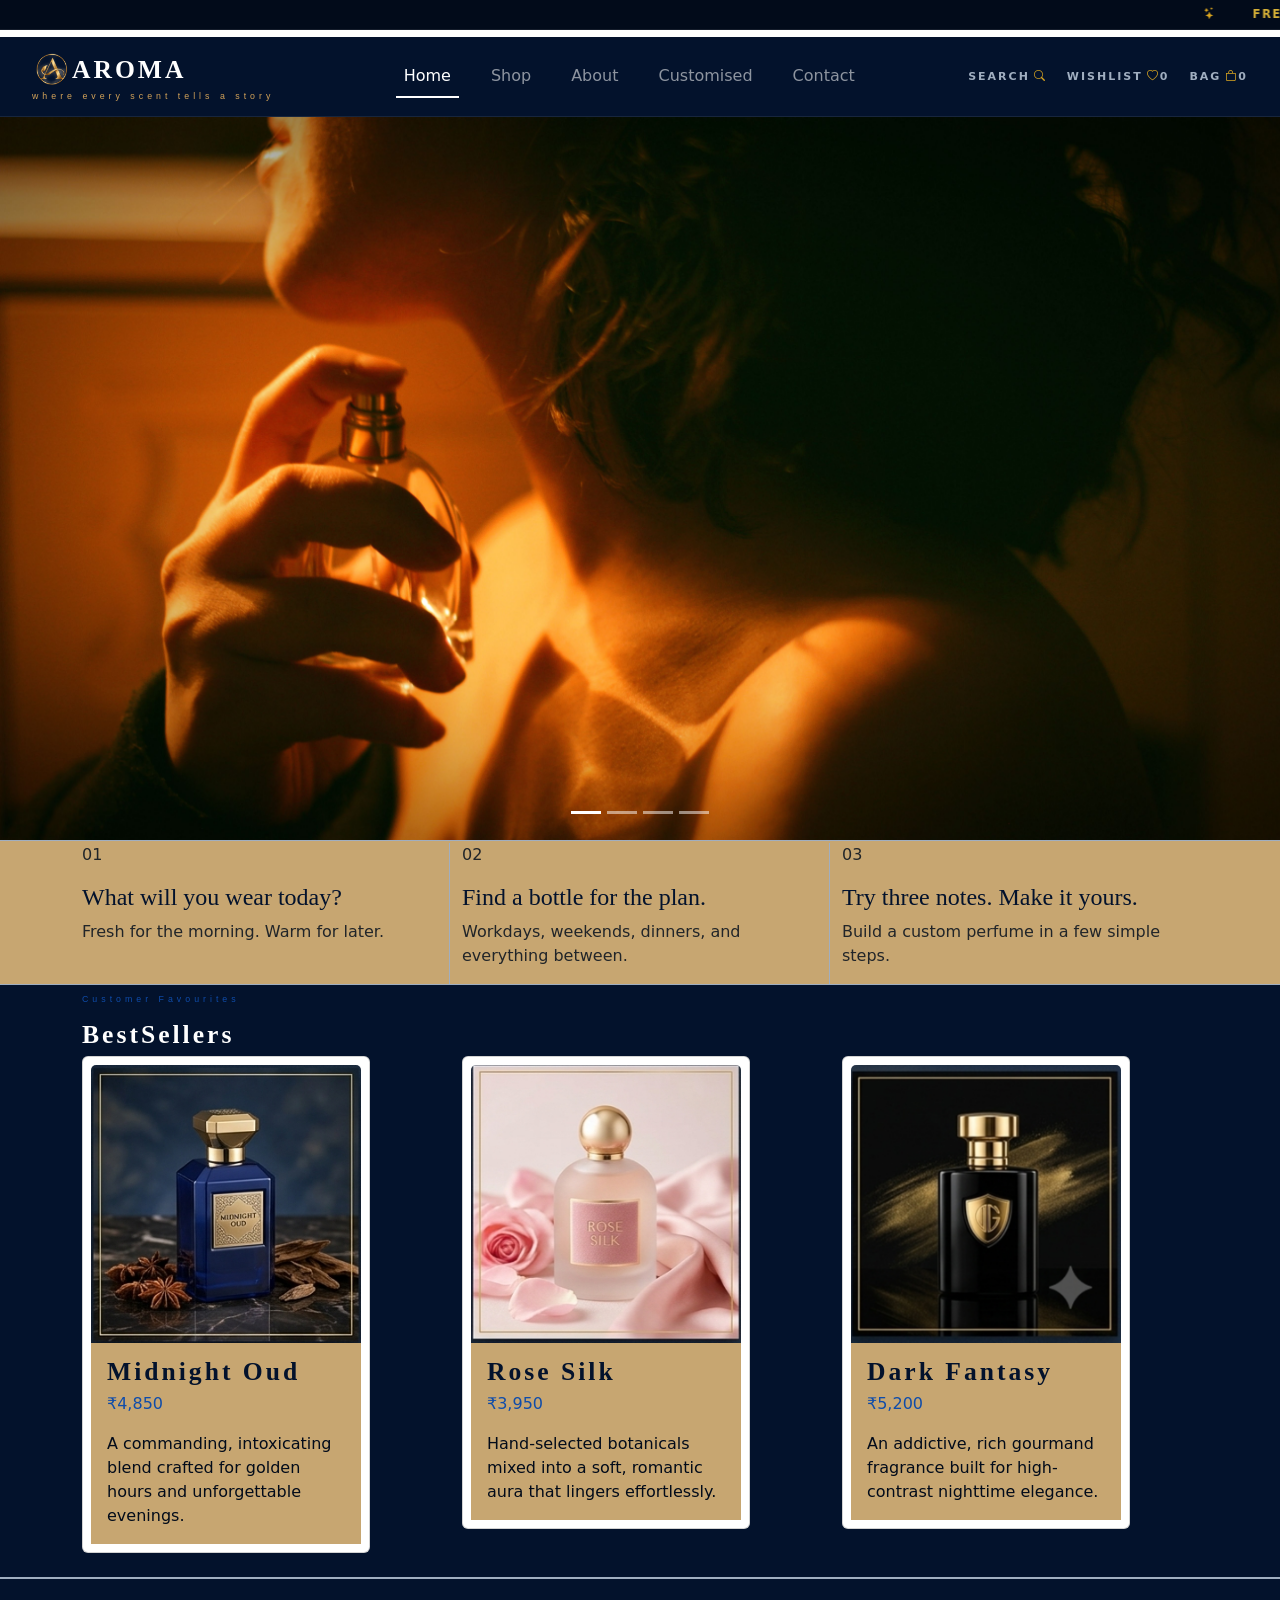
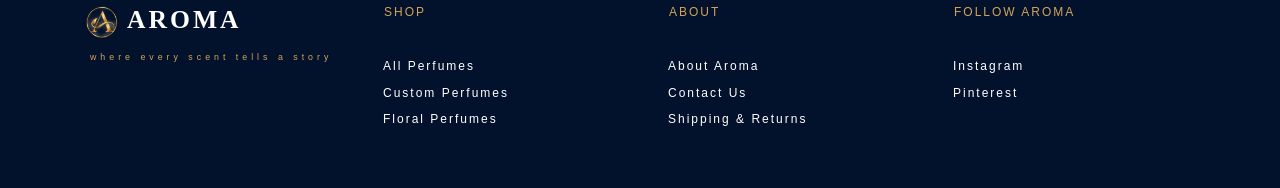
==== index.html @ b0907df4 "Created Pages, styled index page" ====
<!DOCTYPE html>
<html lang="en">

<head>
    <meta charset="UTF-8">
    <meta name="viewport" content="width=device-width, initial-scale=1.0">
    <title>Aroma Perfumes</title>
    <link href="css/style.css" rel="stylesheet">
    <link href="https://cdn.jsdelivr.net/npm/bootstrap@5.3.8/dist/css/bootstrap.min.css" rel="stylesheet"
        integrity="sha384-sRIl4kxILFvY47J16cr9ZwB07vP4J8+LH7qKQnuqkuIAvNWLzeN8tE5YBujZqJLB" crossorigin="anonymous">
    <link rel="stylesheet" href="https://cdn.jsdelivr.net/npm/bootstrap-icons@1.13.1/font/bootstrap-icons.min.css">
    <link href="https://fonts.googleapis.com/css2?family=Pinyon+Script&family=Lato:wght@400;700&display=swap"
        rel="stylesheet">

<body>
    <header>
        <marquee class="marquee">
            <i class="bi bi-stars"></i>
            <span class="mspan">FREE SHIPPING OVER &#8377;150</span>
            <i class="bi bi-stars"></i>
            <span class="mspan">COMPLIMENTARY SAMPLES WITH EVERY ORDER</span>
            <i class="bi bi-stars"></i>
            <span class="mspan">NEW ARRIVALS ARE HERE</span>
            <i class="bi bi-stars"></i>
            <span class="mspan">FREE SHIPPING OVER &#8377;150</span>
            <i class="bi bi-stars"></i>
            <span class="mspan">COMPLIMENTARY SAMPLES WITH EVERY ORDER</span>
            <i class="bi bi-stars"></i>
            <span class="mspan">NEW ARRIVALS ARE HERE</span>
        </marquee>

        <nav class="navbar navbar-expand-lg custom-navbar sticky-top" data-bs-theme="dark">
            <div class="container-fluid custom-nav-container">
                <a class="navbar-brand text-start" href="#">
                    <!-- Top Row: Logo Image + Brand Title -->
                    <div class="brand">
                        <img src="images/logo.png" alt="Aroma" width="40" height="40" class="brand-logo-img" />
                        <span class="brand-title">AROMA</span>
                    </div>

                    <!-- Bottom Row: Subtitle Underneath Both -->
                    <span class="brand-subtitle">where every scent tells a story</span>
                </a>
                <button class="navbar-toggler" type="button" data-bs-toggle="collapse"
                    data-bs-target="#navbarSupportedContent" aria-controls="navbarSupportedContent"
                    aria-expanded="false" aria-label="Toggle navigation">
                    <span class="navbar-toggler-icon"></span>
                </button>
                <div class="collapse navbar-collapse" id="navbarSupportedContent">
                    <ul class="navbar-nav">
                        <li class="nav-item">
                            <a class="nav-link active" aria-current="page" href="index.html">Home</a>
                        </li>
                        <li class="nav-item">
                            <a class="nav-link" href="shop.html">Shop</a>
                        </li>
                        <li class="nav-item">
                            <a class="nav-link" href="about.html">About</a>
                        </li>
                        <li class="nav-item">
                            <a class="nav-link" href="customized.html">Customised</a>
                        </li>
                        <li class="nav-item">
                            <a class="nav-link" href="contact.html">Contact</a>
                        </li>
                    </ul>
                    <div class="header-right">
                        <a href="#" class="header-action-link">
                            Search <i class="bi bi-search ms-1"></i>
                        </a>
                        <a href="#" class="header-action-link">
                            Wishlist <i class="bi bi-heart ms-1"></i><span class="badge-count">0</span>
                        </a>
                        <a href="#" class="header-action-link">
                            Bag <i class="bi bi-bag ms-1"></i><span class="badge-count">0</span>
                        </a>
                    </div>
                </div>
            </div>
        </nav>
    </header>
    <main>
        <section>
            <div id="carouselExampleIndicators" class="carousel slide" data-bs-ride="carousel">
                <div class="carousel-indicators">
                    <button type="button" data-bs-target="#carouselExampleIndicators" data-bs-slide-to="0"
                        class="active" aria-current="true" aria-label="Slide 1"></button>
                    <button type="button" data-bs-target="#carouselExampleIndicators" data-bs-slide-to="1"
                        aria-label="Slide 2"></button>
                    <button type="button" data-bs-target="#carouselExampleIndicators" data-bs-slide-to="2"
                        aria-label="Slide 3"></button>
                    <button type="button" data-bs-target="#carouselExampleIndicators" data-bs-slide-to="3"
                        aria-label="Slide 4"></button>
                </div>
                <div class="carousel-inner">
                    <div class="carousel-item active" data-bs-interval="1500">
                        <img src="images/slider 4.jpg" class="d-block w-100">
                    </div>
                    <div class="carousel-item" data-bs-interval="1500">
                        <img src="images/slider 2.jpg" class="d-block w-100">
                    </div>
                    <div class="carousel-item" data-bs-interval="1500">
                        <img src="images/slider 3.jpg" class="d-block w-100">
                    </div>
                    <div class="carousel-item" data-bs-interval="1500">
                        <img src="images/slider 1.jpg" class="d-block w-100">
                    </div>
                </div>
            </div>
        </section>
        <section class=" custom_section">
            <div class="container">
                <div class="row">
                    <div class="col-md-4 custom_column cust_col ">
                        <p>01</p>
                        <h4>What will you wear today?</h4>
                        <p>Fresh for the morning. Warm for later.</p>
                    </div>
                    <div class="col-md-4 custom_column cust_col">
                        <p>02</p>
                        <h4>Find a bottle for the plan.</h4>
                        <p>Workdays, weekends, dinners, and everything between.</p>
                    </div>
                    <div class="col-md-4 cust_col">
                        <p>03</p>
                        <h4>Try three notes. Make it yours.</h4>
                        <p>Build a custom perfume in a few simple steps.</p>
                    </div>
                </div>
            </div>
        </section>

        <section class="bestsellers_section">
            <div class="container">
                <div class="row">
                    <p class="hero-subtitle">Customer Favourites</p>
                    <h4 class="h4-title">BestSellers</h4>
                    <div class="col-md-4 mb-4">
                        <div class="card perfume-card" style="width: 18rem;">
                            <img src="images/Midnight Oud.png" class="card-img-top" alt="...">
                            <div class="card-body">
                                <h5 class="card-title">Midnight Oud  </h5><p> &#8377;4,850</p>
                                <p class="card-text">A commanding, intoxicating blend crafted for golden hours and unforgettable evenings.</p>
                            </div>
                        </div>
                    </div>
                    <div class="col-md-4 mb-4">
                        <div class="card perfume-card" style="width: 18rem;">
                            <img src="images/Rose Silk.png" class="card-img-top" alt="...">
                            <div class="card-body">
                                <h5 class="card-title">Rose Silk  </h5><p>&#8377;3,950</p>
                                <p class="card-text">Hand-selected botanicals mixed into a soft, romantic aura that lingers effortlessly.</p>
                            </div>
                        </div>
                    </div>
                    <div class="col-md-4 mb-4">
                        <div class="card perfume-card" style="width: 18rem;">
                            <img src="images/black.png" class="card-img-top" alt="...">
                            <div class="card-body">
                                <h5 class="card-title">Dark Fantasy  </h5><p>&#8377;5,200</p>
                                <p class="card-text">An addictive, rich gourmand fragrance built for high-contrast nighttime elegance.</p>
                            </div>
                        </div>
                    </div>
        </section>
    </main>
    <footer>
        <section class="footer-section p-4">
            <div class="container">
                <div class="row">
                    <div class="col-md-3">
                        <div class="footer-brand">
                            <img src="images/logo.png" alt="Aroma" width="40" height="40" class="brand-logo-img" />
                            <span class="footer-brand-title">AROMA</span>
                        </div>

                        <span class="brand-subtitle">where every scent tells a story</span>
                    </div>
                    <div class="col-md-3 ">
                        <p class= "footerp">   SHOP</p>
                        <ul class="footer-list list-unstyled p-3">
                            <li>All Perfumes</li>
                            <li>Custom Perfumes</li>
                            <li>Floral Perfumes</li>
                        </ul>
                    </div>
                    <div class="col-md-3">
                        <p class= "footerp">   ABOUT</p>
                        <ul class="footer-list list-unstyled p-3">
                            <li>About Aroma</li>
                            <li>Contact Us</li>
                            <li>Shipping & Returns</li>
                        </ul>
                    </div>
                    <div class="col-md-3">
                        <p class= "footerp">   FOLLOW AROMA</p>
                        <ul class="footer-list list-unstyled p-3">
                            <li>Instagram</li>
                            <li>Pinterest</li>
                        </ul>
                    </div>
                </div>
            </div>
        </section>
    </footer>
    <script src="https://cdn.jsdelivr.net/npm/bootstrap@5.3.8/dist/js/bootstrap.bundle.min.js"
        integrity="sha384-FKyoEForCGlyvwx9Hj09JcYn3nv7wiPVlz7YYwJrWVcXK/BmnVDxM+D2scQbITxI"
        crossorigin="anonymous"></script>
</body>

</html>
---- css/style.css ----
.mspan{
    margin-right: 30px;
    margin-left: 30px;
}

.marquee{
    background-color: #020b1a;
    color: #d4af37;
    border-bottom: 1px solid rgba(255, 255, 255, 0.08);
    padding: 6px 0;
    font-size: 0.72rem;
    font-weight: 600;
    letter-spacing: 1.5px;
}

.bi{
    color: goldenrod;
}
/* #050e29 */
.navbar {
    background-color: #03122c !important;
    border-bottom: 1px solid rgba(255, 255, 255, 0.08);
    padding-top: 16px;
    padding-bottom: 16px;
}

.navbar-nav{
    text-align: center;
    margin-bottom: 8px;
}
.navbar-brand{
    display: inline-flex;
    flex-direction: column;
}
.custom-nav-container {
    width:100% !important;
    max-width: 100% !important;
    padding-left: 32px !important;  /* Equivalent to px-3 */
    padding-right: 32px !important;
}

body {
    font-family: 'Montserrat', sans-serif;
    margin: 0;
    padding: 0;
    background-color: #03122c;
    color: #ffffff;
    overflow-x: hidden;
        }

.brand{
    display:flex; 
    align-items:center;
    gap:2;
    padding-left: 8px;
}
.brand-title {
    font-family: 'Cormorant Garamond', serif;
    font-size: 1.6rem;
    font-weight: 600;
    letter-spacing: 3px;
    line-height: 1;
}

.brand-subtitle {
    font-family: 'Jost', sans-serif;
    color: #d4a359;
    font-size: 0.55rem;
    font-weight: 500;
    letter-spacing: 4px;
    padding-left: 8px;
}

.nav-link-custom {
    color: #a0aec0 !important;
    font-size: 11px;
    font-weight: 600;
    letter-spacing: 2px;
    text-transform: uppercase;
    padding: 8px 12px !important;
    transition: color 0.3s ease;
}

.nav-link:hover,
.nav-link.active {
    color: #ffffff !important;
    border-bottom: 2px solid #0f4caa;
}

.nav-link.active {
    border-bottom: 2px solid #ffffff;
}

.header-action-link {
    color: #a0aec0;
    text-decoration: none;
    font-size: 11px;
    font-weight: 600;
    letter-spacing: 2px;
    text-transform: uppercase;
    display: inline-flex;
    align-items: center;
    transition: color 0.3s ease;
}
.header-action-link:hover {
    color: #ffffff;
}

.header-right {
    display: flex;
    align-items: center;
    gap: 20px;
    padding-right: 8px; 
}

.custom_column{
    border-right: 1px solid #a0aec0;
    
}
.custom_section{
    padding-top: 2px;
    border-top: 1px solid #a0aec0;
    border-bottom: 1px solid #a0aec0;
    background-color: #c7a671;
}

.cust_col>h4{
    font-family: 'Times New Roman', Times, serif;
    color: #03122c;
}

.cust_col>h3{
    font-family: 'Times New Roman', Times, serif;
}

.sec{
    background-color: #03122c;
}

.hero-subtitle{
    font-family: 'Jost', sans-serif;
    color: #0f4caa;
    font-size: 0.55rem;
    font-weight: 500;
    letter-spacing: 4px;
    padding-left: 8px;
    padding-top: 8px;
}

.h4-title{
    font-family: 'Cormorant Garamond', serif;
    font-size: 1.6rem;
    font-weight: 600;
    letter-spacing: 3px;
    line-height: 1;
    color: white;
    line-height: 1;
}

.bestsellers_section{
    background-color: #03122c;
    border-bottom: 2px solid #a0aec0;
}

.card-body{
    background-color: #c7a671;
}
.card-title{
    font-family: 'Cormorant Garamond', serif;
    font-size: 1.6rem;
    font-weight: 600;
    letter-spacing: 3px;
    line-height: 1;
    color: white;
    line-height: 1;
}

.card-body>h5{
    color:#03122c;
}

.card-body>p{
    color:#0f4caa;
}

.card-text{
    color: #020b1a !important;
}

.perfume-card {
    background-color: #051838;
    border-radius: 4px;
    padding: 8px;
    height: 100%;
    transition: transform 0.3s ease, border-color 0.3s ease, box-shadow 0.3s ease;
}

.perfume-card:hover {
    transform: translateY(-6px);
    border: 2px solid #d4af37; /* Gold Highlight */
    box-shadow: 0 10px 25px rgba(212, 175, 55, 0.12);
}

.footer-section{
    background-color:#03122c;
}

.footer-brand-title{
    font-family: 'Cormorant Garamond', serif;
    font-size: 1.6rem;
    font-weight: 600;
    letter-spacing: 3px;
    line-height: 1;
    color: white;
}

.footerp{
    color: #d4a359;
    font-family: 'Jost', sans-serif;
    color: #d4a359;
    font-size: 0.75rem;
    font-weight: 500;
    letter-spacing: 2px;
    padding-left: 17px;
}

.footer-list{
    color: white !important;
    font-family: Arial, Helvetica, sans-serif;
    font-size: 0.75rem;
    font-weight: 500;
    letter-spacing: 2px;
    line-height: 2.2;
}
/* Mobile Responsiveness */
@media (max-width: 991px) {
    .custom-nav-container {
        padding-left: 16px !important;
        padding-right: 16px !important;
    }
    .header-right {
        margin-top: 20px;
        flex-wrap: wrap;
    }
}

.contact-subtitle{
    font-family: 'Jost', sans-serif;
    color: #0f4caa;
    font-size: 0.55rem;
    font-weight: 500;
    letter-spacing: 4px;
    padding-left: 8px;
    padding-top: 8px;
}

.body-footer{
    background-color: #c7a671;
}

@media (min-width: 992px) {
    .navbar-nav {
        margin-left: auto;  /* Centers the nav items on desktop (mx-lg-auto) */
        margin-right: auto;
        margin-bottom: 0;   /* Resets bottom margin on desktop (mb-lg-0) */
        gap: 24px;          /* Sets spacing between nav links (gap-lg-4) */
    }
    .custom-nav-container {
        padding-left: 24px !important;
        padding-right: 24px !important;
    }
}
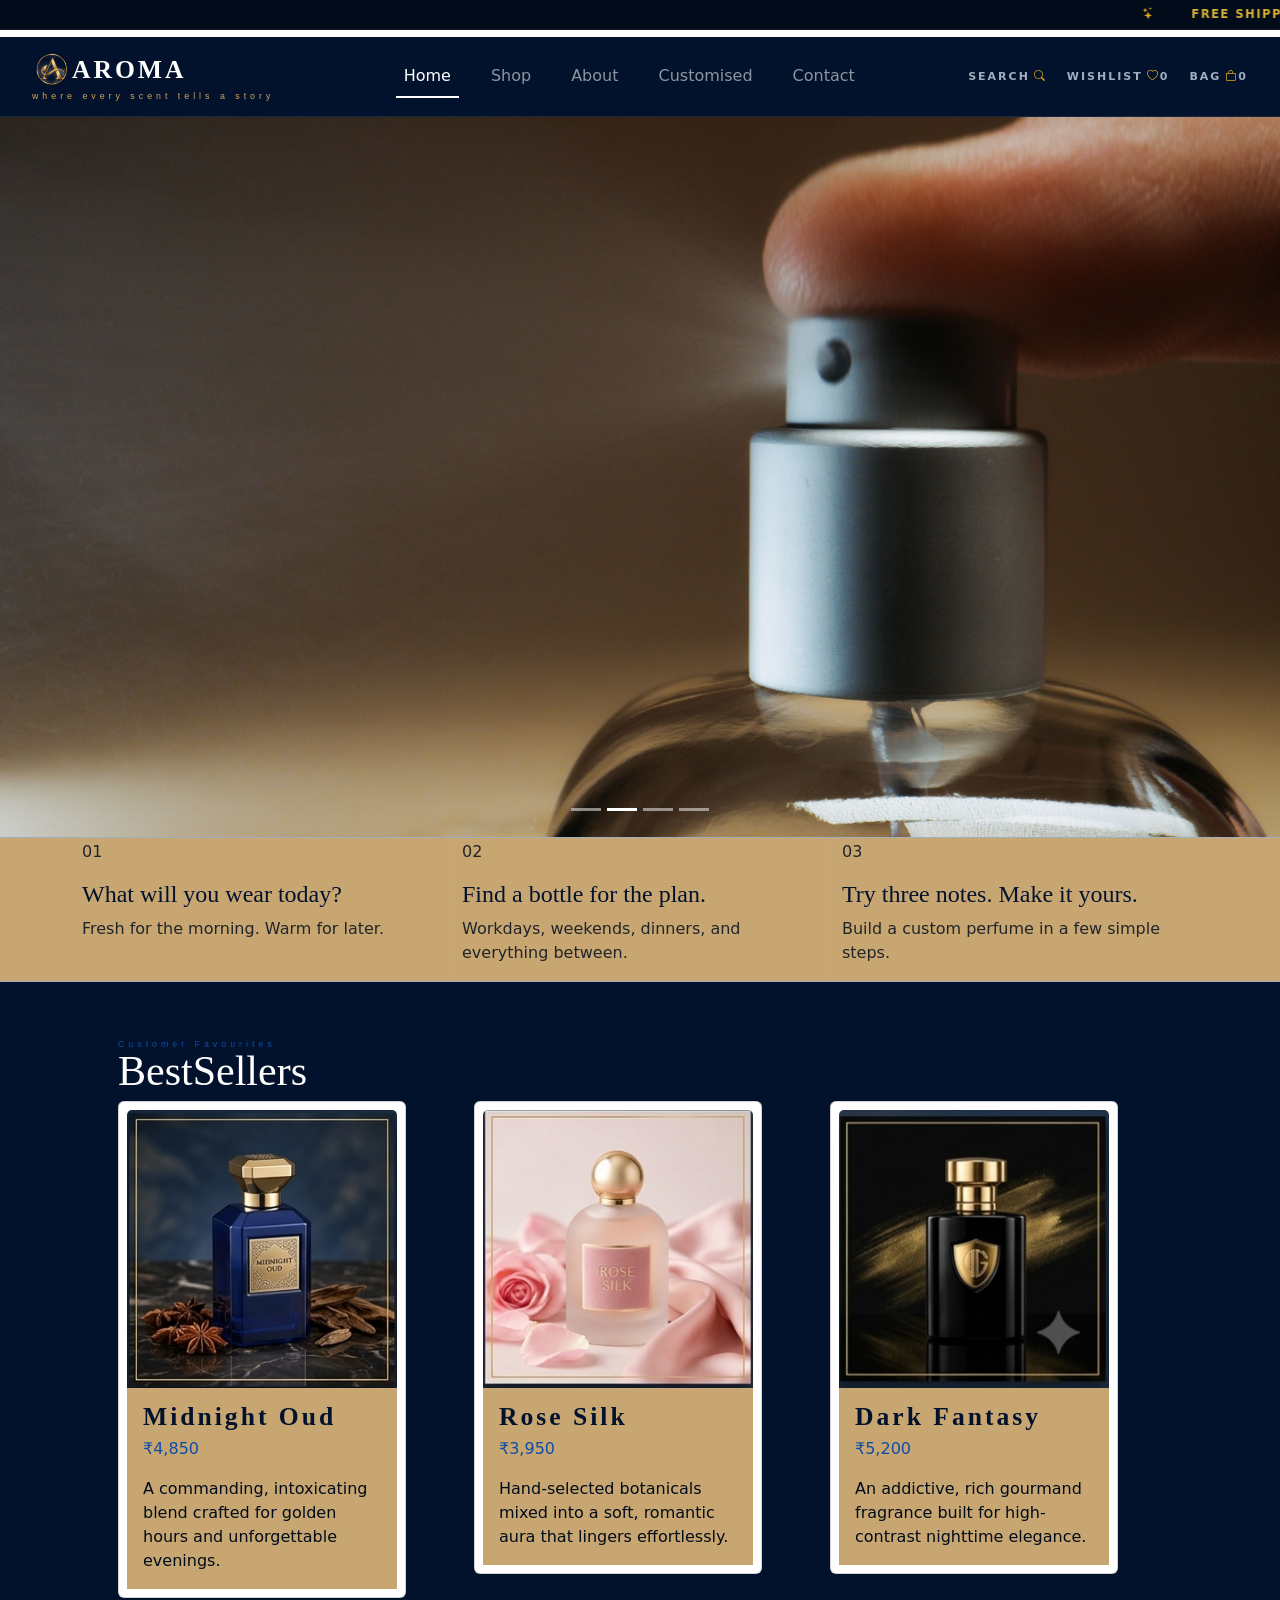
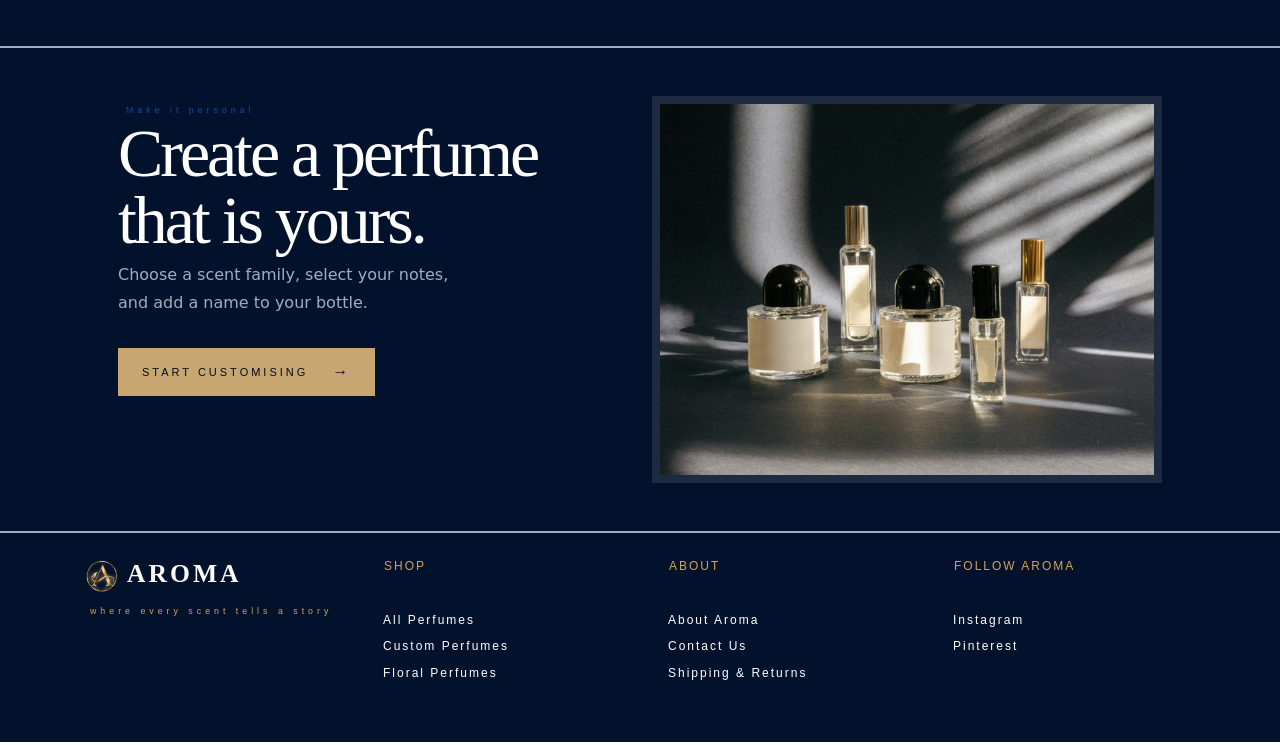
==== commit cff8336e: "made changes in home page" ====
--- a/index.html
+++ b/index.html
@@ -131,31 +131,31 @@
         </section>
 
         <section class="bestsellers_section">
-            <div class="container">
-                <div class="row">
-                    <p class="hero-subtitle">Customer Favourites</p>
-                    <h4 class="h4-title">BestSellers</h4>
-                    <div class="col-md-4 mb-4">
+            <div class="container p-5">
+                <div class="row">
+                    <span class="hero-subtitle">Customer Favourites</span>
+                    <h4 class="bestsellers_title">BestSellers</h4>
+                    <div class="col-md-4">
                         <div class="card perfume-card" style="width: 18rem;">
-                            <img src="images/Midnight Oud.png" class="card-img-top" alt="...">
+                            <img src="images/Midnight Oud.png" class="card-img-top" alt="card1">
                             <div class="card-body">
                                 <h5 class="card-title">Midnight Oud  </h5><p> &#8377;4,850</p>
                                 <p class="card-text">A commanding, intoxicating blend crafted for golden hours and unforgettable evenings.</p>
                             </div>
                         </div>
                     </div>
-                    <div class="col-md-4 mb-4">
+                    <div class="col-md-4">
                         <div class="card perfume-card" style="width: 18rem;">
-                            <img src="images/Rose Silk.png" class="card-img-top" alt="...">
+                            <img src="images/Rose Silk.png" class="card-img-top" alt="card2">
                             <div class="card-body">
                                 <h5 class="card-title">Rose Silk  </h5><p>&#8377;3,950</p>
                                 <p class="card-text">Hand-selected botanicals mixed into a soft, romantic aura that lingers effortlessly.</p>
                             </div>
                         </div>
                     </div>
-                    <div class="col-md-4 mb-4">
+                    <div class="col-md-4">
                         <div class="card perfume-card" style="width: 18rem;">
-                            <img src="images/black.png" class="card-img-top" alt="...">
+                            <img src="images/black.png" class="card-img-top" alt="card3">
                             <div class="card-body">
                                 <h5 class="card-title">Dark Fantasy  </h5><p>&#8377;5,200</p>
                                 <p class="card-text">An addictive, rich gourmand fragrance built for high-contrast nighttime elegance.</p>
@@ -163,6 +163,21 @@
                         </div>
                     </div>
         </section>
+
+        <section class="customised_section">
+            <div class="container p-5">
+                <div class="row">
+                    <div class="col-md-6">
+                        <span class="hero-subtitle">Make it personal</span>
+                        <h4 class="customised_h4">Create a perfume <br> that is yours.</h4>
+                        <p>Choose a scent family, select your notes, and add a name to your bottle.</p>
+                        <a href="customized.html" class="button button-ivory" href="customized.html">START CUSTOMISING<span class="arrow">&rarr;</span></a>
+                    </div>
+                    <div class="col-md-6">
+                        <img src="images/Customised.jpg" class="img-fluid customised_img"/>
+                    </div>
+                </div>
+        </section>
     </main>
     <footer>
         <section class="footer-section p-4">
@@ -179,24 +194,24 @@
                     <div class="col-md-3 ">
                         <p class= "footerp">   SHOP</p>
                         <ul class="footer-list list-unstyled p-3">
-                            <li>All Perfumes</li>
-                            <li>Custom Perfumes</li>
-                            <li>Floral Perfumes</li>
+                            <a href="shop.html" class="anchor" target="_blank"><li>All Perfumes</li></a>
+                            <a href="customized.html" class="anchor" target="_blank"><li>Custom Perfumes</li></a>
+                            <a><li>Floral Perfumes</li></a>
                         </ul>
                     </div>
                     <div class="col-md-3">
                         <p class= "footerp">   ABOUT</p>
                         <ul class="footer-list list-unstyled p-3">
-                            <li>About Aroma</li>
-                            <li>Contact Us</li>
-                            <li>Shipping & Returns</li>
+                            <a href="about.html" class="anchor" target="_blank"><li>About Aroma</li></a>
+                            <a href="contact.html" class="anchor" target="_blank"><li>Contact Us</li></a>
+                            <a><li>Shipping & Returns</li></a>
                         </ul>
                     </div>
                     <div class="col-md-3">
                         <p class= "footerp">   FOLLOW AROMA</p>
                         <ul class="footer-list list-unstyled p-3">
-                            <li>Instagram</li>
-                            <li>Pinterest</li>
+                            <a href="https://www.instagram.com" class="anchor" target="_blank"><li>Instagram</li></a>
+                            <a href="https://www.pinterest.com" class="anchor" target="_blank"><li>Pinterest</li></a>
                         </ul>
                     </div>
                 </div>
--- a/css/style.css
+++ b/css/style.css
@@ -1,9 +1,19 @@
-.mspan{
+/* body styling */
+body {
+    font-family: 'Montserrat', sans-serif;
+    margin: 0;
+    padding: 0;
+    background-color: #03122c;
+    color: #ffffff;
+    overflow-x: hidden;
+}
+/* marquee styling */
+.mspan {
     margin-right: 30px;
     margin-left: 30px;
 }
 
-.marquee{
+.marquee {
     background-color: #020b1a;
     color: #d4af37;
     border-bottom: 1px solid rgba(255, 255, 255, 0.08);
@@ -13,10 +23,11 @@
     letter-spacing: 1.5px;
 }
 
-.bi{
+.bi {
     color: goldenrod;
 }
-/* #050e29 */
+
+/* header styling */
 .navbar {
     background-color: #03122c !important;
     border-bottom: 1px solid rgba(255, 255, 255, 0.08);
@@ -24,36 +35,31 @@
     padding-bottom: 16px;
 }
 
-.navbar-nav{
+.navbar-nav {
     text-align: center;
     margin-bottom: 8px;
 }
-.navbar-brand{
+
+.navbar-brand {
     display: inline-flex;
     flex-direction: column;
 }
+
 .custom-nav-container {
-    width:100% !important;
+    width: 100% !important;
     max-width: 100% !important;
-    padding-left: 32px !important;  /* Equivalent to px-3 */
+    padding-left: 32px !important;
+    /* Equivalent to px-3 */
     padding-right: 32px !important;
 }
 
-body {
-    font-family: 'Montserrat', sans-serif;
-    margin: 0;
-    padding: 0;
-    background-color: #03122c;
-    color: #ffffff;
-    overflow-x: hidden;
-        }
-
-.brand{
-    display:flex; 
-    align-items:center;
-    gap:2;
+.brand {
+    display: flex;
+    align-items: center;
+    gap: 2;
     padding-left: 8px;
 }
+
 .brand-title {
     font-family: 'Cormorant Garamond', serif;
     font-size: 1.6rem;
@@ -102,6 +108,7 @@
     align-items: center;
     transition: color 0.3s ease;
 }
+
 .header-action-link:hover {
     color: #ffffff;
 }
@@ -110,34 +117,40 @@
     display: flex;
     align-items: center;
     gap: 20px;
-    padding-right: 8px; 
-}
-
-.custom_column{
+    padding-right: 8px;
+}
+.custom-nav-container {
+    padding-left: 24px !important;
+    padding-right: 24px !important;
+}
+
+/* custom section styling */
+.custom_column {
     border-right: 1px solid #a0aec0;
-    
-}
-.custom_section{
+
+}
+
+.custom_section {
     padding-top: 2px;
     border-top: 1px solid #a0aec0;
     border-bottom: 1px solid #a0aec0;
     background-color: #c7a671;
 }
 
-.cust_col>h4{
+.cust_col>h4 {
     font-family: 'Times New Roman', Times, serif;
     color: #03122c;
 }
 
-.cust_col>h3{
+.cust_col>h3 {
     font-family: 'Times New Roman', Times, serif;
 }
 
-.sec{
-    background-color: #03122c;
-}
-
-.hero-subtitle{
+.sec {
+    background-color: #03122c;
+}
+
+.hero-subtitle {
     font-family: 'Jost', sans-serif;
     color: #0f4caa;
     font-size: 0.55rem;
@@ -147,7 +160,26 @@
     padding-top: 8px;
 }
 
-.h4-title{
+/* bestsellers styling section */
+.bestsellers_title {
+    font-family: 'Cormorant Garamond', serif;
+    font-size: 42px;
+    font-weight: 500;
+    line-height: 0.98;
+    color: white;
+
+}
+
+.bestsellers_section {
+    background-color: #03122c;
+    border-bottom: 2px solid #a0aec0;
+}
+
+.card-body {
+    background-color: #c7a671;
+}
+
+.card-title {
     font-family: 'Cormorant Garamond', serif;
     font-size: 1.6rem;
     font-weight: 600;
@@ -157,33 +189,15 @@
     line-height: 1;
 }
 
-.bestsellers_section{
-    background-color: #03122c;
-    border-bottom: 2px solid #a0aec0;
-}
-
-.card-body{
-    background-color: #c7a671;
-}
-.card-title{
-    font-family: 'Cormorant Garamond', serif;
-    font-size: 1.6rem;
-    font-weight: 600;
-    letter-spacing: 3px;
-    line-height: 1;
-    color: white;
-    line-height: 1;
-}
-
-.card-body>h5{
-    color:#03122c;
-}
-
-.card-body>p{
-    color:#0f4caa;
-}
-
-.card-text{
+.card-body>h5 {
+    color: #03122c;
+}
+
+.card-body>p {
+    color: #0f4caa;
+}
+
+.card-text {
     color: #020b1a !important;
 }
 
@@ -197,15 +211,74 @@
 
 .perfume-card:hover {
     transform: translateY(-6px);
-    border: 2px solid #d4af37; /* Gold Highlight */
+    border: 2px solid #d4af37;
+    /* Gold Highlight */
     box-shadow: 0 10px 25px rgba(212, 175, 55, 0.12);
 }
 
-.footer-section{
-    background-color:#03122c;
-}
-
-.footer-brand-title{
+/* customised section styling */
+.customised_section {
+    background-color: #03122c;
+    border-bottom: 2px solid #a0aec0;
+}
+
+.customised_img {
+    object-fit: cover;
+    border: 8px solid #ffffff1a;
+    width: 100%;
+    height: 420px;
+}
+
+.customised_h4 {
+    font-weight: 500;
+    font-size: 42px;
+    line-height: 0.98;
+    font-family: 'Cormorant Garamond', serif;
+    letter-spacing: -.045em;
+    color: white;
+}
+
+
+.customised_section p {
+    color: #a0aec0;
+    max-width: 350px;
+    margin-bottom: 28px;
+    line-height: 1.7;
+}
+
+.button-ivory {
+    margin-top: 4px;
+    color: #020b1a;
+    background-color: #c7a671;
+    display: inline-flex;
+    align-items: center;
+    justify-content: center;
+    padding: 16px 24px;
+    font-family: 'Helvetica Neue', Arial, sans-serif;
+    font-size: 11px;           /* Small font size */
+    font-weight: 500;
+    text-transform: uppercase;
+    letter-spacing: 3px;  
+    transition: background-color 0.3s ease;
+    text-decoration: none;
+}
+
+.button-ivory:hover{
+    background-color: #d4a359;
+}
+
+.button-ivory .arrow{
+    margin-left: 24px;
+    font-size: 16px;     
+    line-height: 1;
+}
+
+/* footer section styling */
+.footer-section {
+    background-color: #03122c;
+}
+
+.footer-brand-title {
     font-family: 'Cormorant Garamond', serif;
     font-size: 1.6rem;
     font-weight: 600;
@@ -214,7 +287,7 @@
     color: white;
 }
 
-.footerp{
+.footerp {
     color: #d4a359;
     font-family: 'Jost', sans-serif;
     color: #d4a359;
@@ -224,7 +297,7 @@
     padding-left: 17px;
 }
 
-.footer-list{
+.footer-list {
     color: white !important;
     font-family: Arial, Helvetica, sans-serif;
     font-size: 0.75rem;
@@ -232,41 +305,41 @@
     letter-spacing: 2px;
     line-height: 2.2;
 }
+
+.anchor {
+    text-decoration: none;
+    color: inherit;
+}
+
 /* Mobile Responsiveness */
 @media (max-width: 991px) {
     .custom-nav-container {
         padding-left: 16px !important;
         padding-right: 16px !important;
     }
+
     .header-right {
         margin-top: 20px;
         flex-wrap: wrap;
     }
-}
-
-.contact-subtitle{
-    font-family: 'Jost', sans-serif;
-    color: #0f4caa;
-    font-size: 0.55rem;
-    font-weight: 500;
-    letter-spacing: 4px;
-    padding-left: 8px;
-    padding-top: 8px;
-}
-
-.body-footer{
-    background-color: #c7a671;
+
+    .customised_h4 {
+        font-size: 42px;
+    }
 }
 
 @media (min-width: 992px) {
     .navbar-nav {
-        margin-left: auto;  /* Centers the nav items on desktop (mx-lg-auto) */
+        margin-left: auto;
+        /* Centers the nav items on desktop (mx-lg-auto) */
         margin-right: auto;
-        margin-bottom: 0;   /* Resets bottom margin on desktop (mb-lg-0) */
-        gap: 24px;          /* Sets spacing between nav links (gap-lg-4) */
-    }
-    .custom-nav-container {
-        padding-left: 24px !important;
-        padding-right: 24px !important;
+        margin-bottom: 0;
+        /* Resets bottom margin on desktop (mb-lg-0) */
+        gap: 24px;
+        /* Sets spacing between nav links (gap-lg-4) */
+    }
+
+    .customised_h4 {
+        font-size: 68px;
     }
 }
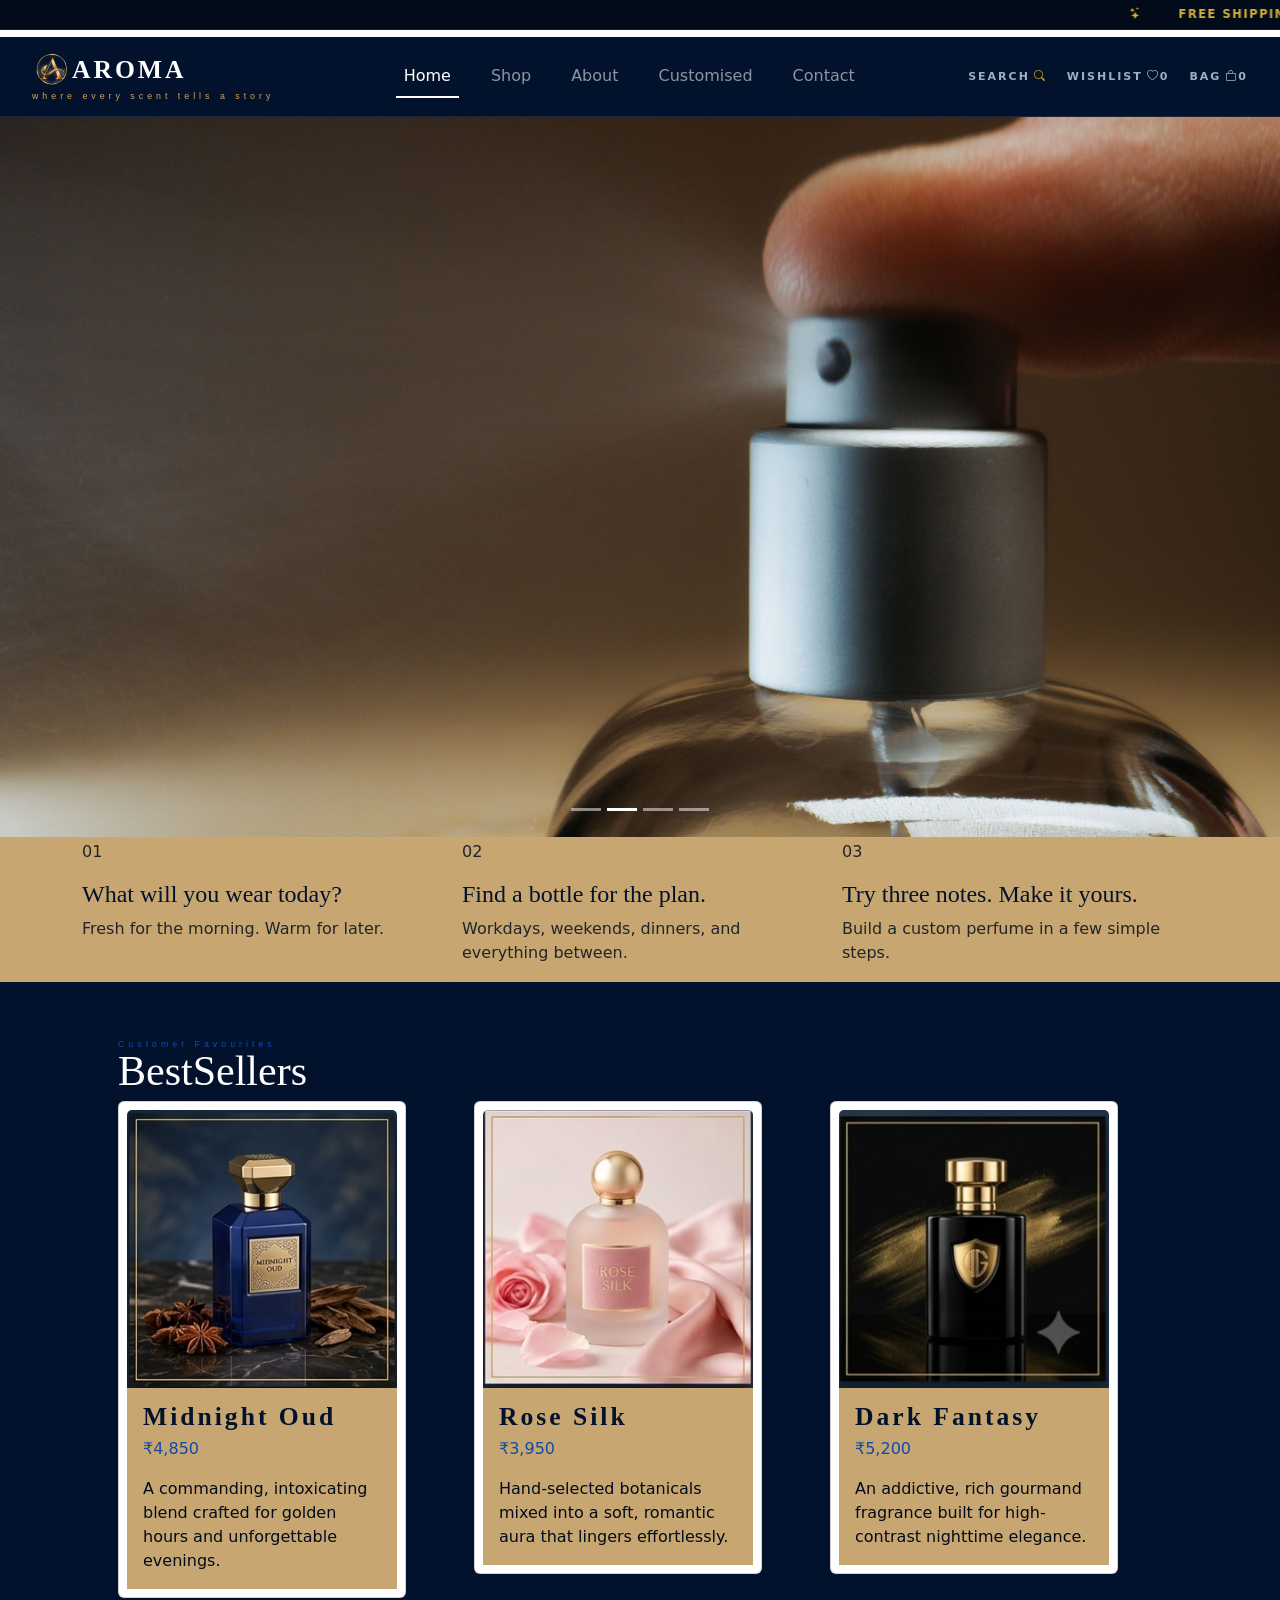
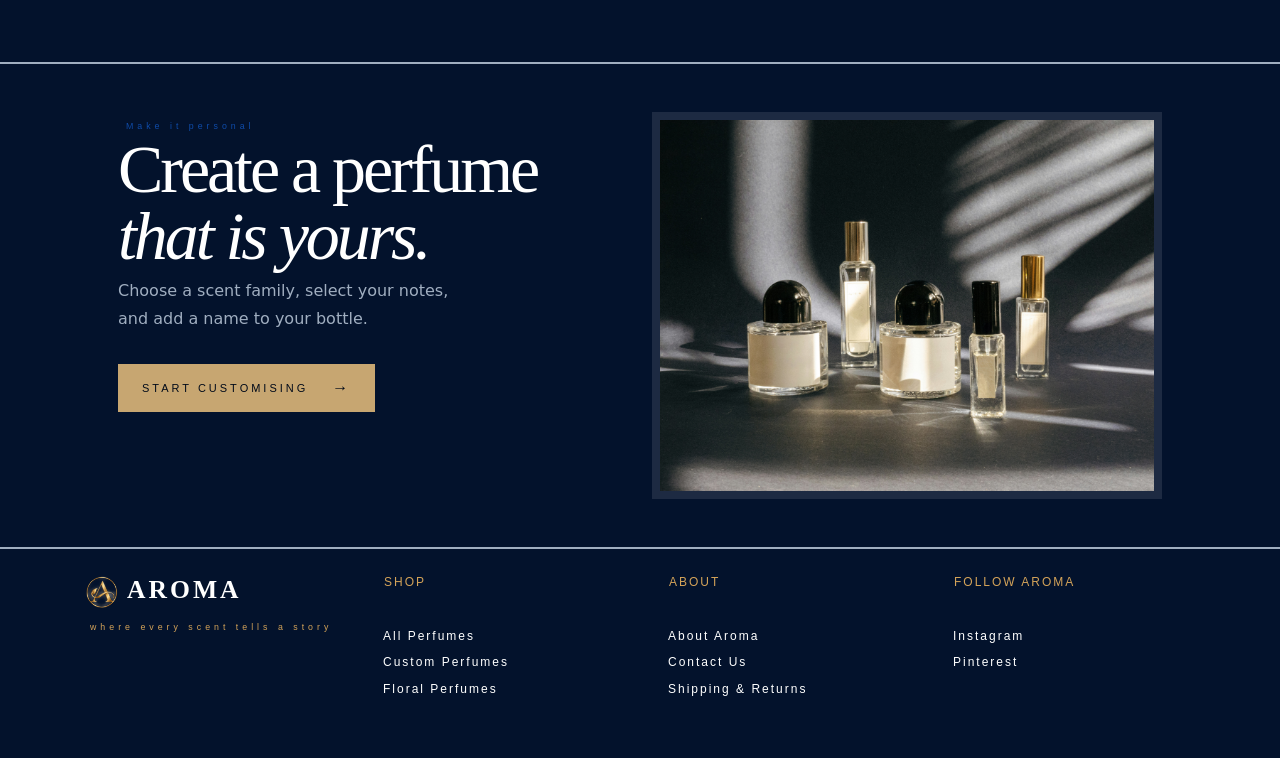
==== commit e7324a99: "updated website" ====
--- a/index.html
+++ b/index.html
@@ -66,7 +66,7 @@
                     </ul>
                     <div class="header-right">
                         <a href="#" class="header-action-link">
-                            Search <i class="bi bi-search ms-1"></i>
+                            Search <i class="bi icon bi-search ms-1"></i>
                         </a>
                         <a href="#" class="header-action-link">
                             Wishlist <i class="bi bi-heart ms-1"></i><span class="badge-count">0</span>
@@ -134,9 +134,9 @@
             <div class="container p-5">
                 <div class="row">
                     <span class="hero-subtitle">Customer Favourites</span>
-                    <h4 class="bestsellers_title">BestSellers</h4>
+                    <h4 class="bestsellers_title mb-2">BestSellers</h4>
                     <div class="col-md-4">
-                        <div class="card perfume-card" style="width: 18rem;">
+                        <div class="card perfume-card mb-3" style="width: 18rem;">
                             <img src="images/Midnight Oud.png" class="card-img-top" alt="card1">
                             <div class="card-body">
                                 <h5 class="card-title">Midnight Oud  </h5><p> &#8377;4,850</p>
@@ -145,7 +145,7 @@
                         </div>
                     </div>
                     <div class="col-md-4">
-                        <div class="card perfume-card" style="width: 18rem;">
+                        <div class="card perfume-card mb-3" style="width: 18rem;">
                             <img src="images/Rose Silk.png" class="card-img-top" alt="card2">
                             <div class="card-body">
                                 <h5 class="card-title">Rose Silk  </h5><p>&#8377;3,950</p>
@@ -154,7 +154,7 @@
                         </div>
                     </div>
                     <div class="col-md-4">
-                        <div class="card perfume-card" style="width: 18rem;">
+                        <div class="card perfume-card mb-3" style="width: 18rem;">
                             <img src="images/black.png" class="card-img-top" alt="card3">
                             <div class="card-body">
                                 <h5 class="card-title">Dark Fantasy  </h5><p>&#8377;5,200</p>
@@ -169,7 +169,7 @@
                 <div class="row">
                     <div class="col-md-6">
                         <span class="hero-subtitle">Make it personal</span>
-                        <h4 class="customised_h4">Create a perfume <br> that is yours.</h4>
+                        <h4 class="customised_h4">Create a perfume <br> <span class="italic-text">that is yours.</span></h4>
                         <p>Choose a scent family, select your notes, and add a name to your bottle.</p>
                         <a href="customized.html" class="button button-ivory" href="customized.html">START CUSTOMISING<span class="arrow">&rarr;</span></a>
                     </div>
--- a/css/style.css
+++ b/css/style.css
@@ -23,7 +23,7 @@
     letter-spacing: 1.5px;
 }
 
-.bi {
+.icon {
     color: goldenrod;
 }
 
@@ -238,6 +238,9 @@
     color: white;
 }
 
+.italic-text{
+    font-style: italic;
+}
 
 .customised_section p {
     color: #a0aec0;
